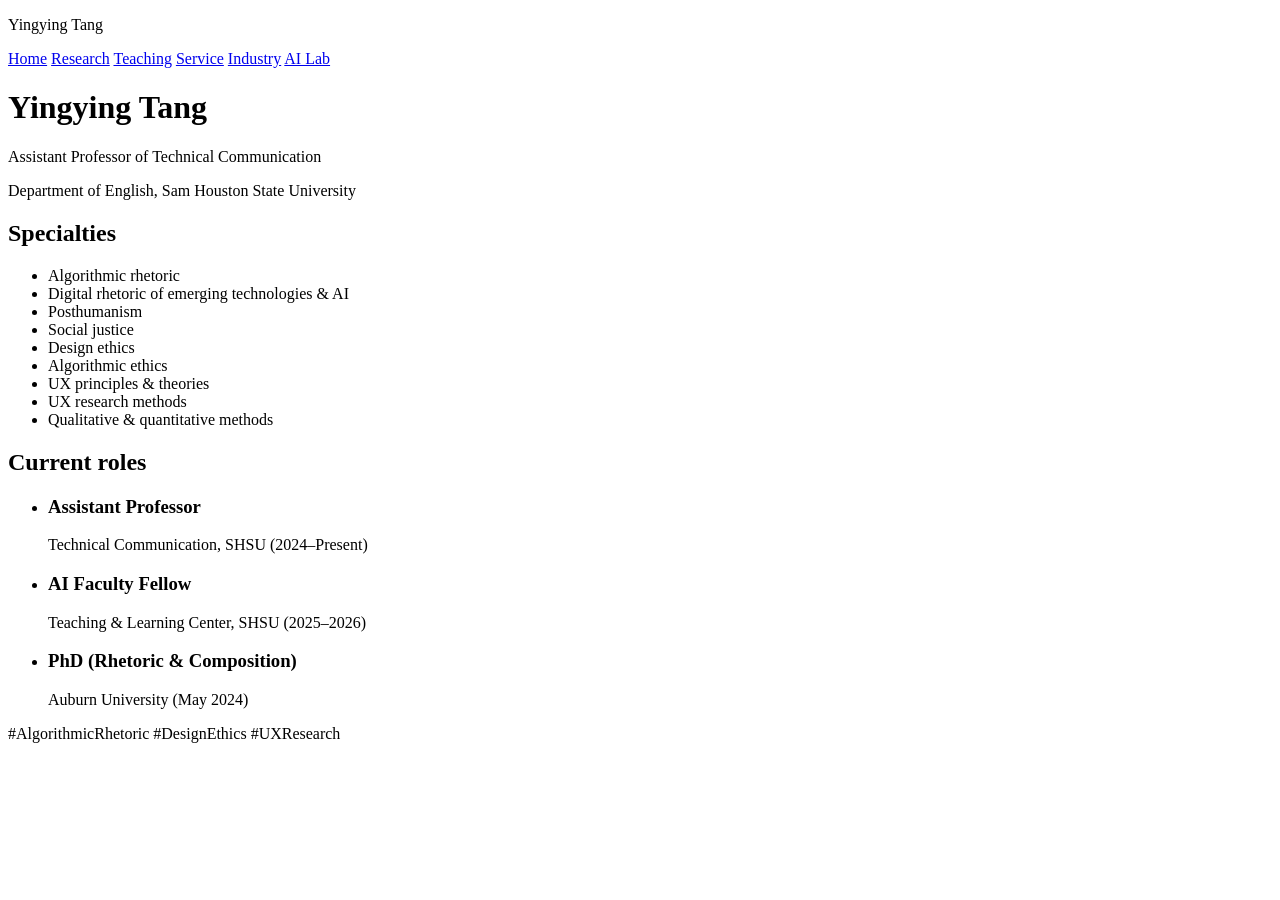
==== index.html @ c31ab86e "Add files via upload" ====
<!DOCTYPE html>
<html lang="en">
<head>
  <meta charset="UTF-8">
  <meta name="viewport" content="width=device-width, initial-scale=1.0">
  <link rel="stylesheet" href="css/styles.css">
  <title>Home | Yingying Tang</title>
</head>
<body>
  <div class="page-wrapper">
<header class="site-header">
    <div class="site-header-inner">
      <p class="site-title">Yingying Tang</p>
      <nav class="site-nav" aria-label="Main navigation">
        <a href="index.html">Home</a>
        <a href="research.html">Research</a>
        <a href="teaching.html">Teaching</a>
        <a href="service.html">Service</a>
        <a href="industry.html">Industry</a>
        <a href="ai-lab.html">AI Lab</a>
      </nav>
    </div>
  </header>
  <main class="container home-page">
    <h1 class="home-name">Yingying Tang</h1>
    <p class="home-subtitle">Assistant Professor of Technical Communication</p>
    <p class="home-affiliation">Department of English, Sam Houston State University</p>

    <div class="home-robot-track" aria-hidden="true">
      <div class="home-walker">
        <div class="home-robot">
          <span class="home-robot-head"></span>
          <span class="home-robot-body"></span>
          <span class="home-robot-eye home-robot-eye-left"></span>
          <span class="home-robot-eye home-robot-eye-right"></span>
          <span class="home-robot-arm home-robot-arm-left"></span>
          <span class="home-robot-arm home-robot-arm-right"></span>
          <span class="home-robot-leg home-robot-leg-left"></span>
          <span class="home-robot-leg home-robot-leg-right"></span>
        </div>
      </div>
    </div>

    <section class="section specialties-section">
      <h2>Specialties</h2>
      <ul class="specialties-list">
        <li>Algorithmic rhetoric</li>
        <li>Digital rhetoric of emerging technologies &amp; AI</li>
        <li>Posthumanism</li>
        <li>Social justice</li>
        <li>Design ethics</li>
        <li>Algorithmic ethics</li>
        <li>UX principles &amp; theories</li>
        <li>UX research methods</li>
        <li>Qualitative &amp; quantitative methods</li>
      </ul>
    </section>

    <section class="section">
      <h2>Current roles</h2>
      <ul>
        <li>
          <h3>Assistant Professor</h3>
          <p>Technical Communication, SHSU (2024–Present)</p>
        </li>
        <li>
          <h3>AI Faculty Fellow</h3>
          <p>Teaching &amp; Learning Center, SHSU (2025–2026)</p>
        </li>
        <li>
          <h3>PhD (Rhetoric &amp; Composition)</h3>
          <p>Auburn University (May 2024)</p>
        </li>
      </ul>
    </section>

  </main>
  <footer class="site-footer">
    <div class="site-footer-inner">
      <p>#AlgorithmicRhetoric #DesignEthics #UXResearch</p>
    </div>
  </footer>
  </div>
</body>
</html>
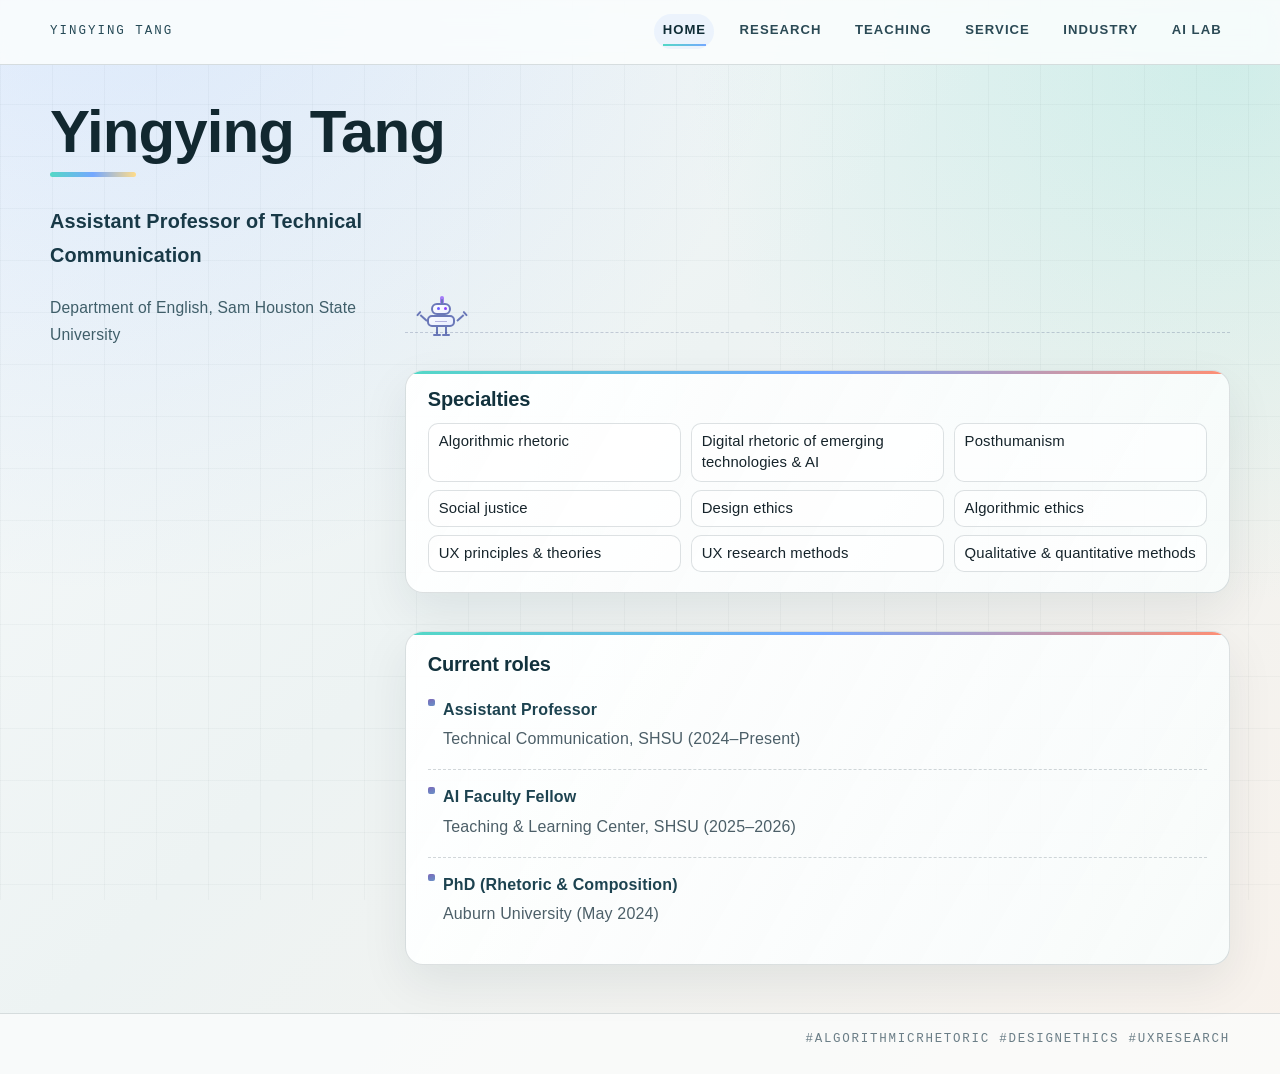
==== commit 8cd59eee: "Add aria-current attribute to Home link" ====
--- a/index.html
+++ b/index.html
@@ -12,7 +12,7 @@
     <div class="site-header-inner">
       <p class="site-title">Yingying Tang</p>
       <nav class="site-nav" aria-label="Main navigation">
-        <a href="index.html">Home</a>
+        <a href="index.html" aria-current="page">Home</a>
         <a href="research.html">Research</a>
         <a href="teaching.html">Teaching</a>
         <a href="service.html">Service</a>
--- a/css/styles.css
+++ b/css/styles.css
@@ -0,0 +1,1412 @@
+@import url("https://fonts.googleapis.com/css2?family=Manrope:wght@400;500;700;800&family=IBM+Plex+Mono:wght@400;500&family=Public+Sans:wght@400;500;600&display=swap");
+
+:root {
+  --bg-main: #f3f7f8;
+  --bg-panel: #fbfdfd;
+  --bg-header: rgba(251, 253, 253, 0.88);
+
+  --text-main: #16242b;
+  --text-subtle: #4c5f68;
+  --text-faint: #6b7e87;
+
+  --line: rgba(20, 46, 58, 0.15);
+  --line-strong: rgba(20, 46, 58, 0.3);
+
+  --accent-cyan: #53d8c6;
+  --accent-blue: #74a8ff;
+  --accent-coral: #ff8e72;
+  --accent-gold: #ffdc8a;
+
+  --shadow-soft: 0 18px 48px rgba(17, 40, 52, 0.08);
+
+  --radius: 18px;
+  --max-width: 1220px;
+}
+
+*,
+*::before,
+*::after {
+  box-sizing: border-box;
+}
+
+html,
+body {
+  margin: 0;
+  padding: 0;
+}
+
+body {
+  font-family: "Manrope", "Segoe UI", sans-serif;
+  color: var(--text-main);
+  line-height: 1.72;
+  letter-spacing: 0.01em;
+  background:
+    radial-gradient(circle at 8% -10%, rgba(116, 168, 255, 0.22), transparent 42%),
+    radial-gradient(circle at 96% 6%, rgba(83, 216, 198, 0.2), transparent 34%),
+    linear-gradient(135deg, #f7fafb 0%, #edf3f3 45%, #f8f2ec 100%);
+}
+
+body::before {
+  content: "";
+  position: fixed;
+  inset: 0;
+  pointer-events: none;
+  background:
+    linear-gradient(rgba(20, 46, 58, 0.03) 1px, transparent 1px),
+    linear-gradient(90deg, rgba(20, 46, 58, 0.03) 1px, transparent 1px);
+  background-size: 52px 52px;
+  z-index: -1;
+}
+
+.page-wrapper {
+  min-height: 100vh;
+  display: flex;
+  flex-direction: column;
+}
+
+a {
+  color: #115f73;
+  text-decoration-color: rgba(17, 95, 115, 0.38);
+  text-underline-offset: 0.17em;
+  text-decoration-thickness: 1.4px;
+}
+
+a:hover {
+  color: #0c4e5e;
+}
+
+.site-header {
+  position: sticky;
+  top: 0;
+  z-index: 60;
+  border-bottom: 1px solid var(--line);
+  backdrop-filter: blur(12px) saturate(130%);
+  background: var(--bg-header);
+}
+
+.site-header-inner {
+  max-width: var(--max-width);
+  margin: 0 auto;
+  padding: 0.9rem 1.25rem;
+  display: flex;
+  align-items: center;
+  justify-content: space-between;
+  gap: 1.2rem;
+}
+
+.site-title {
+  margin: 0;
+  font-family: "IBM Plex Mono", monospace;
+  font-size: 0.78rem;
+  text-transform: uppercase;
+  letter-spacing: 0.16em;
+  white-space: nowrap;
+  color: #254956;
+}
+
+.site-nav {
+  display: flex;
+  flex-wrap: wrap;
+  justify-content: flex-end;
+  gap: 0.75rem 1.05rem;
+}
+
+.site-nav a {
+  position: relative;
+  color: #2b4a55;
+  font-size: 0.82rem;
+  font-weight: 700;
+  letter-spacing: 0.08em;
+  text-transform: uppercase;
+  text-decoration: none;
+  padding: 0.28rem 0.52rem 0.5rem;
+  border-radius: 999px;
+  transition:
+    color 0.22s ease,
+    background-color 0.22s ease;
+}
+
+.site-nav a::after {
+  content: "";
+  position: absolute;
+  left: 0.52rem;
+  bottom: 0.2rem;
+  width: calc(100% - 1.04rem);
+  height: 2px;
+  transform: scaleX(0);
+  transform-origin: left;
+  transition: transform 0.22s ease;
+  background: linear-gradient(90deg, var(--accent-cyan), var(--accent-blue));
+}
+
+.site-nav a:hover {
+  color: #163a45;
+}
+
+.site-nav a:hover::after {
+  transform: scaleX(1);
+}
+
+.site-nav a[aria-current="page"] {
+  color: #102d36;
+  background: rgba(116, 168, 255, 0.1);
+}
+
+.site-nav a[aria-current="page"]::after {
+  transform: scaleX(1);
+}
+
+.container {
+  width: min(var(--max-width), 100%);
+  margin: 0 auto;
+  padding: 2.4rem 1.25rem 3rem;
+}
+
+main.container {
+  display: grid;
+  grid-template-columns: minmax(250px, 320px) minmax(0, 1fr);
+  gap: 1.3rem 2.2rem;
+  align-items: start;
+}
+
+main.container > h1 {
+  grid-column: 1;
+  margin: 0;
+  font-size: clamp(2.05rem, 4.4vw, 3.2rem);
+  font-weight: 800;
+  letter-spacing: -0.015em;
+  line-height: 1.05;
+  color: #122830;
+}
+
+main.container > h1::after {
+  content: "";
+  display: block;
+  width: 86px;
+  height: 5px;
+  border-radius: 99px;
+  margin-top: 0.7rem;
+  background: linear-gradient(90deg, var(--accent-cyan), var(--accent-blue), var(--accent-gold));
+}
+
+main.container > p {
+  grid-column: 1;
+  margin: 0;
+  color: var(--text-subtle);
+  font-size: 0.98rem;
+}
+
+main.container > p + p {
+  margin-top: 0.15rem;
+}
+
+main.container > .section {
+  grid-column: 2;
+}
+
+.research-right-column {
+  grid-column: 2;
+  display: flex;
+  flex-direction: column;
+  gap: 1.05rem;
+}
+
+.research-right-column .section {
+  margin-top: 0;
+}
+
+.research-right-column .section + .section {
+  margin-top: 0;
+}
+
+.home-name {
+  font-size: clamp(2.1rem, 5.2vw, 3.75rem) !important;
+  line-height: 0.96 !important;
+  letter-spacing: -0.015em !important;
+  white-space: nowrap;
+}
+
+.home-subtitle {
+  font-size: clamp(1.05rem, 1.55vw, 1.28rem) !important;
+  font-weight: 700;
+  color: #183947 !important;
+  margin-top: 0.4rem !important;
+}
+
+.home-affiliation {
+  margin-top: 0.1rem !important;
+  font-size: 0.95rem;
+  font-weight: 500;
+  color: #3f5e69 !important;
+}
+
+.home-robot-track {
+  --home-robot-w: 74px;
+  grid-column: 2;
+  grid-row: 3;
+  position: relative;
+  height: 46px;
+  margin: 0.05rem 0 0.2rem;
+  overflow: hidden;
+  pointer-events: none;
+}
+
+.home-robot-track::after {
+  content: "";
+  position: absolute;
+  left: 0;
+  right: 0;
+  bottom: 7px;
+  border-top: 1px dashed rgba(56, 72, 116, 0.24);
+}
+
+.home-walker {
+  position: absolute;
+  left: 0;
+  bottom: 7px;
+  width: var(--home-robot-w);
+  height: 30px;
+  animation: homeRobotTraverse 30s linear infinite;
+}
+
+.home-robot {
+  position: relative;
+  width: 100%;
+  height: 100%;
+  animation: homeRobotBob 1.1s ease-in-out infinite;
+}
+
+.home-robot-head {
+  position: absolute;
+  left: 26px;
+  top: 0;
+  width: 20px;
+  height: 12px;
+  border: 2px solid #6a78b8;
+  border-radius: 8px;
+  background: linear-gradient(150deg, #fdfdff, #edf1ff);
+}
+
+.home-robot-head::before {
+  content: "";
+  position: absolute;
+  left: 8px;
+  top: -6px;
+  width: 2px;
+  height: 6px;
+  border-radius: 2px;
+  background: #6a78b8;
+  box-shadow: 0 -2px 0 1px #a57df7;
+}
+
+.home-robot-body {
+  position: absolute;
+  left: 22px;
+  top: 12px;
+  width: 28px;
+  height: 12px;
+  border: 2px solid #6a78b8;
+  border-radius: 5px;
+  background: linear-gradient(150deg, #f8faff, #e8eeff);
+}
+
+.home-robot-body::before {
+  content: "";
+  position: absolute;
+  left: 6px;
+  right: 6px;
+  top: 4px;
+  border-top: 1px solid rgba(104, 96, 186, 0.46);
+}
+
+.home-robot-eye {
+  position: absolute;
+  top: 4px;
+  width: 3px;
+  height: 3px;
+  border-radius: 50%;
+}
+
+.home-robot-eye-left {
+  left: 32px;
+  background: #6a5dff;
+}
+
+.home-robot-eye-right {
+  left: 39px;
+  background: #8a3ffc;
+}
+
+.home-robot-arm {
+  position: absolute;
+  top: 9px;
+  width: 2px;
+  height: 9px;
+  background: #6a78b8;
+  transform-origin: bottom center;
+}
+
+.home-robot-arm::after {
+  content: "";
+  position: absolute;
+  left: -2px;
+  top: -3px;
+  width: 6px;
+  height: 2px;
+  border-radius: 2px;
+  background: #6a78b8;
+}
+
+.home-robot-arm-left {
+  left: 21px;
+  transform: rotate(-48deg);
+  animation: homeRobotCheerLeft 1.6s ease-in-out infinite;
+}
+
+.home-robot-arm-right {
+  left: 51px;
+  transform: rotate(48deg);
+  animation: homeRobotCheerRight 1.6s ease-in-out infinite;
+}
+
+.home-robot-leg {
+  position: absolute;
+  top: 24px;
+  width: 2px;
+  height: 7px;
+  background: #6a78b8;
+  transform-origin: top center;
+}
+
+.home-robot-leg::after {
+  content: "";
+  position: absolute;
+  left: -3px;
+  bottom: -2px;
+  width: 8px;
+  height: 2px;
+  border-radius: 2px;
+  background: #6a78b8;
+}
+
+.home-robot-leg-left {
+  left: 31px;
+  animation: homeRobotStepLeft 1.05s ease-in-out infinite;
+}
+
+.home-robot-leg-right {
+  left: 40px;
+  animation: homeRobotStepRight 1.05s ease-in-out infinite;
+}
+
+@keyframes homeRobotTraverse {
+  0%,
+  2% {
+    left: 0;
+    transform: scaleX(1);
+  }
+  48% {
+    left: calc(100% - var(--home-robot-w));
+    transform: scaleX(1);
+  }
+  50%,
+  52% {
+    left: calc(100% - var(--home-robot-w));
+    transform: scaleX(-1);
+  }
+  98% {
+    left: 0;
+    transform: scaleX(-1);
+  }
+  100% {
+    left: 0;
+    transform: scaleX(1);
+  }
+}
+
+@keyframes homeRobotBob {
+  0%,
+  100% {
+    transform: translateY(0);
+  }
+  50% {
+    transform: translateY(-1px);
+  }
+}
+
+@keyframes homeRobotStepLeft {
+  0%,
+  100% {
+    transform: rotate(14deg);
+  }
+  50% {
+    transform: rotate(-14deg);
+  }
+}
+
+@keyframes homeRobotStepRight {
+  0%,
+  100% {
+    transform: rotate(-14deg);
+  }
+  50% {
+    transform: rotate(14deg);
+  }
+}
+
+@keyframes homeRobotCheerLeft {
+  0%,
+  100% {
+    transform: rotate(-48deg);
+  }
+  50% {
+    transform: rotate(-58deg);
+  }
+}
+
+@keyframes homeRobotCheerRight {
+  0%,
+  100% {
+    transform: rotate(48deg);
+  }
+  50% {
+    transform: rotate(58deg);
+  }
+}
+
+.home-page > .section:first-of-type {
+  grid-row: 4;
+  margin-top: 0;
+}
+
+.section {
+  margin: 0;
+  padding: 1.3rem 1.35rem 1.25rem;
+  border: 1px solid var(--line);
+  border-radius: var(--radius);
+  background:
+    linear-gradient(120deg, rgba(255, 255, 255, 0.95), rgba(248, 252, 252, 0.88));
+  box-shadow: var(--shadow-soft);
+  position: relative;
+  overflow: hidden;
+}
+
+.section + .section {
+  margin-top: 1.05rem;
+}
+
+.section::before {
+  content: "";
+  position: absolute;
+  top: 0;
+  left: 0;
+  width: 100%;
+  height: 3px;
+  background: linear-gradient(90deg, var(--accent-cyan), var(--accent-blue), var(--accent-coral));
+}
+
+.section h2 {
+  margin: 0 0 0.7rem;
+  font-size: 1.25rem;
+  line-height: 1.24;
+  letter-spacing: -0.01em;
+  color: #12323d;
+}
+
+.dissertation-highlight {
+  border: 1px solid rgba(69, 94, 186, 0.26);
+  background:
+    linear-gradient(118deg, rgba(242, 246, 255, 0.98), rgba(247, 251, 255, 0.94));
+}
+
+.dissertation-highlight::before {
+  background: linear-gradient(90deg, #6a83ff, #7fa0ff, #9dc0ff);
+}
+
+.dissertation-highlight h2 {
+  font-family: "IBM Plex Mono", monospace;
+  font-size: 0.9rem;
+  text-transform: uppercase;
+  letter-spacing: 0.11em;
+  color: #2c457f;
+  margin-bottom: 0.5rem;
+}
+
+.dissertation-highlight p {
+  margin: 0;
+  color: #1e325f;
+  font-weight: 600;
+  line-height: 1.6;
+}
+
+.dissertation-highlight p + p {
+  margin-top: 0.38rem;
+  font-weight: 500;
+  color: #2b467b;
+}
+
+h3 {
+  margin: 0.28rem 0 0.12rem;
+  font-size: 1rem;
+  color: #1d4350;
+}
+
+p {
+  margin: 0.25rem 0 0.45rem;
+}
+
+ul {
+  list-style: none;
+  margin: 0.65rem 0 0;
+  padding: 0;
+}
+
+li {
+  margin: 0;
+  padding: 0.56rem 0 0.56rem 0.95rem;
+  border-top: 1px dashed rgba(20, 46, 58, 0.19);
+  position: relative;
+}
+
+li:first-child {
+  border-top: 0;
+  padding-top: 0.2rem;
+}
+
+li::before {
+  content: "";
+  position: absolute;
+  left: 0;
+  top: 1.05rem;
+  width: 7px;
+  height: 7px;
+  border-radius: 2px;
+  background: linear-gradient(160deg, #7e68b8 0%, #6f7fc1 52%, #6d91c6 100%);
+}
+
+li:first-child::before {
+  top: 0.66rem;
+}
+
+li p {
+  color: var(--text-subtle);
+}
+
+li h3 + p {
+  margin-top: 0.12rem;
+}
+
+.specialties-section {
+  padding-top: 1.05rem;
+}
+
+.specialties-list {
+  margin-top: 0.25rem;
+  display: grid;
+  grid-template-columns: repeat(auto-fit, minmax(210px, 1fr));
+  gap: 0.5rem 0.58rem;
+}
+
+.specialties-list li {
+  border: 1px solid rgba(20, 46, 58, 0.14);
+  border-top: 1px solid rgba(20, 46, 58, 0.14);
+  border-radius: 10px;
+  background: rgba(255, 255, 255, 0.58);
+  padding: 0.44rem 0.62rem;
+  line-height: 1.42;
+  font-size: 0.93rem;
+}
+
+.specialties-list li::before {
+  display: none;
+}
+
+.specialties-list li:first-child {
+  padding-top: 0.44rem;
+}
+
+.service-page .service-roles .role-emphasis {
+  font-weight: 700;
+  color: #1d3f4c;
+}
+
+.teaching-page .teaching-featured-course,
+.teaching-page .teaching-featured-course:first-child {
+  margin-top: 0.3rem;
+  padding: 0.78rem 0.9rem 0.8rem 1rem;
+  border: 1px solid rgba(106, 93, 255, 0.26);
+  border-top: 1px solid rgba(106, 93, 255, 0.26);
+  border-radius: 12px;
+  background: linear-gradient(120deg, rgba(246, 245, 255, 0.88), rgba(240, 246, 255, 0.84));
+}
+
+.teaching-page .teaching-featured-course::before {
+  display: none;
+}
+
+.teaching-page .teaching-featured-course h3 {
+  color: #2f3f8d;
+}
+
+.teaching-featured-tag {
+  margin: 0 0 0.18rem;
+  display: inline-block;
+  font-family: "IBM Plex Mono", monospace;
+  font-size: 0.7rem;
+  font-weight: 700;
+  text-transform: uppercase;
+  letter-spacing: 0.09em;
+  color: #4234a0;
+  background: rgba(138, 63, 252, 0.12);
+  border: 1px solid rgba(138, 63, 252, 0.25);
+  border-radius: 999px;
+  padding: 0.16rem 0.52rem;
+}
+
+.industry-cert-link {
+  margin-top: 0.65rem;
+}
+
+.industry-cert-button {
+  display: inline-flex;
+  align-items: center;
+  gap: 0.35rem;
+  padding: 0.54rem 1rem;
+  border: none;
+  border-radius: 999px;
+  background: linear-gradient(135deg, #8a3ffc 0%, #6a5dff 52%, #4f8dff 100%);
+  color: #ffffff;
+  text-decoration: none;
+  font-weight: 800;
+  font-size: 0.86rem;
+  letter-spacing: 0.01em;
+  text-shadow: 0 1px 1px rgba(43, 34, 104, 0.34);
+  box-shadow: 0 10px 20px rgba(99, 87, 241, 0.28);
+  transition: transform 0.2s ease, box-shadow 0.2s ease, filter 0.2s ease;
+}
+
+.industry-cert-button:hover {
+  transform: translateY(-1px);
+  filter: saturate(1.08) brightness(1.04);
+  box-shadow: 0 13px 24px rgba(92, 80, 233, 0.34);
+}
+
+.industry-cert-button:focus-visible {
+  outline: 2px solid #6a5dff;
+  outline-offset: 2px;
+}
+
+.evals-section {
+  padding-top: 1.1rem;
+}
+
+.evals-note {
+  margin-top: 0;
+  color: var(--text-faint);
+  font-size: 0.91rem;
+}
+
+.course-eval {
+  border: 1px solid rgba(20, 46, 58, 0.17);
+  border-radius: 14px;
+  background: linear-gradient(120deg, rgba(255, 255, 255, 0.92), rgba(248, 251, 252, 0.86));
+  padding: 0.96rem 0.98rem 0.9rem;
+  margin-top: 0.88rem;
+}
+
+.course-eval-head {
+  margin-bottom: 0.72rem;
+  padding-bottom: 0.7rem;
+  border-bottom: 1px solid rgba(20, 46, 58, 0.14);
+}
+
+.course-eval-head h3 {
+  margin: 0 0 0.32rem;
+  font-size: 1rem;
+  line-height: 1.35;
+}
+
+.eval-score {
+  display: flex;
+  flex-wrap: wrap;
+  align-items: center;
+  gap: 0.36rem 0.42rem;
+  margin: 0;
+}
+
+.eval-score-label {
+  font-size: 0.8rem;
+  font-family: "IBM Plex Mono", monospace;
+  text-transform: uppercase;
+  letter-spacing: 0.06em;
+  color: var(--text-faint);
+}
+
+.eval-score-value {
+  font-weight: 800;
+  font-size: 0.92rem;
+  color: #0f4b34;
+  padding: 0.2rem 0.5rem;
+  border: 1px solid rgba(41, 124, 71, 0.32);
+  border-radius: 999px;
+  background: linear-gradient(160deg, rgba(234, 251, 240, 0.96), rgba(219, 246, 232, 0.93));
+}
+
+.eval-score-value-46 {
+  color: #176741;
+  border-color: rgba(28, 120, 80, 0.35);
+  background: linear-gradient(160deg, rgba(231, 249, 238, 0.97), rgba(210, 241, 226, 0.94));
+}
+
+.eval-score-value-49 {
+  color: #0f5d3a;
+  border-color: rgba(19, 133, 74, 0.44);
+  background: linear-gradient(160deg, rgba(221, 250, 233, 0.98), rgba(194, 240, 216, 0.95));
+  box-shadow: 0 0 0 2px rgba(55, 170, 106, 0.16);
+}
+
+.eval-score-term {
+  font-size: 0.83rem;
+  color: var(--text-faint);
+}
+
+.eval-quotes {
+  margin-top: 0.15rem;
+  display: flex;
+  flex-direction: column;
+  gap: 0.74rem;
+}
+
+.eval-quotes li {
+  padding: 0;
+  border: 0;
+}
+
+.eval-quotes li::before {
+  display: none;
+}
+
+.eval-quotes li:first-child {
+  padding-top: 0;
+}
+
+.eval-quotes li:last-child {
+  grid-column: auto;
+}
+
+.eval-quotes blockquote {
+  margin: 0;
+  padding: 0.05rem 0 0.06rem 1.22rem;
+  color: #223f49;
+  line-height: 1.56;
+  font-size: 0.95rem;
+  font-family: "Public Sans", "Manrope", "Segoe UI", sans-serif;
+  font-style: normal;
+  font-weight: 400;
+  position: relative;
+}
+
+.eval-quotes blockquote::before {
+  content: "“";
+  position: absolute;
+  left: -0.14rem;
+  top: -0.5rem;
+  color: rgba(17, 95, 115, 0.38);
+  font-size: 1.7rem;
+  line-height: 1;
+  font-family: Georgia, "Times New Roman", serif;
+}
+
+.eval-quotes blockquote::after {
+  content: "";
+  position: absolute;
+  left: 0;
+  top: 50%;
+  width: 4px;
+  height: 72%;
+  transform: translateY(-50%);
+  border-radius: 999px;
+  background: linear-gradient(180deg, #8a3ffc 0%, #6a5dff 52%, #4f8dff 100%);
+  box-shadow: 0 0 0 1px rgba(106, 93, 255, 0.16), 0 4px 10px rgba(99, 87, 241, 0.24);
+}
+
+.ai-lab-page > h1 {
+  font-size: clamp(2.3rem, 5vw, 3.5rem);
+  letter-spacing: -0.02em;
+}
+
+.ai-lab-subtitle {
+  font-family: "IBM Plex Mono", monospace;
+  font-size: 0.92rem !important;
+  font-weight: 800;
+  text-transform: none;
+  letter-spacing: 0.04em;
+  color: #355767 !important;
+}
+
+.ai-lab-intro {
+  margin-top: 0.08rem !important;
+  font-family: "IBM Plex Mono", monospace;
+  font-size: 0.76rem;
+  letter-spacing: 0.02em;
+  color: #355767 !important;
+}
+
+.ai-lab-showcase {
+  grid-column: 2;
+  display: grid;
+  grid-template-columns: repeat(auto-fit, minmax(270px, 1fr));
+  gap: 1.05rem;
+}
+
+.ai-lab-showcase .section + .section {
+  margin-top: 0;
+}
+
+.ai-project {
+  margin-top: 0;
+  padding: 0;
+  border: 1px solid rgba(56, 82, 95, 0.2);
+  background: #ffffff;
+  box-shadow: 0 18px 34px rgba(24, 46, 58, 0.09);
+  display: flex;
+  flex-direction: column;
+}
+
+.section.ai-project {
+  padding: 0;
+}
+
+.ai-project::before {
+  display: none;
+}
+
+.ai-project::after {
+  display: none;
+}
+
+.ai-project-preview {
+  display: block;
+  aspect-ratio: 16 / 10;
+  overflow: hidden;
+  border: 0;
+  border-bottom: none;
+  background: linear-gradient(135deg, #eef4f9, #e4edf4);
+  text-decoration: none;
+  line-height: 0;
+  box-shadow: none;
+}
+
+.ai-project-preview img {
+  width: 100%;
+  height: 100%;
+  object-fit: cover;
+  object-position: center;
+  display: block;
+  transition: transform 0.28s ease;
+}
+
+.ai-preview-top {
+  object-position: top center;
+}
+
+.ai-preview-scheduling {
+  object-position: center 30%;
+  transform: scale(1.12);
+}
+
+.ai-preview-calendar {
+  object-position: center 12%;
+}
+
+.ai-preview-side-crop {
+  object-position: center top;
+  transform: scaleX(1.12) scaleY(1.04);
+  clip-path: inset(0 0 5px 0);
+  margin-bottom: -2px;
+}
+
+.ai-project:hover .ai-project-preview img {
+  transform: scale(1.03);
+}
+
+.ai-project:hover .ai-preview-scheduling {
+  transform: scale(1.15);
+}
+
+.ai-project:hover .ai-preview-side-crop {
+  transform: scaleX(1.12) scaleY(1.04) scale(1.03);
+}
+
+.ai-project-video {
+  width: 100%;
+  height: 100%;
+  display: block;
+  object-fit: cover;
+  object-position: center;
+  transform: scaleX(1.12);
+}
+
+.ai-project-content {
+  padding: 0.95rem 0.98rem 1rem;
+  margin-top: -1px;
+  border-top: 0;
+  background: #ffffff;
+}
+
+.ai-project-label {
+  margin: 0 0 0.48rem !important;
+  font-family: "IBM Plex Mono", monospace;
+  font-size: 0.72rem !important;
+  text-transform: uppercase;
+  letter-spacing: 0.12em;
+  color: #4f6674 !important;
+}
+
+.ai-project h2 {
+  margin-bottom: 0.35rem;
+  font-size: 1.18rem;
+  line-height: 1.28;
+}
+
+.ai-project-link {
+  margin: 0.22rem 0 0.68rem !important;
+}
+
+.ai-project-link a {
+  display: inline-flex;
+  align-items: center;
+  gap: 0.35rem;
+  padding: 0.42rem 0.9rem;
+  border: none;
+  border-radius: 999px;
+  background: linear-gradient(135deg, #8a3ffc 0%, #6a5dff 52%, #4f8dff 100%);
+  text-decoration: none;
+  font-weight: 800;
+  font-size: 0.82rem;
+  letter-spacing: 0.01em;
+  color: #ffffff;
+  text-shadow: 0 1px 1px rgba(43, 34, 104, 0.34);
+  box-shadow: 0 10px 22px rgba(99, 87, 241, 0.34);
+  transition: transform 0.2s ease, box-shadow 0.2s ease, filter 0.2s ease;
+}
+
+.ai-project-link a::after {
+  content: "→";
+  font-family: "IBM Plex Mono", monospace;
+  font-size: 0.74rem;
+  opacity: 0.9;
+}
+
+.ai-project-link a:hover {
+  transform: translateY(-1px);
+  filter: saturate(1.08) brightness(1.04);
+  box-shadow: 0 13px 26px rgba(92, 80, 233, 0.4);
+}
+
+.ai-project-link a:focus-visible {
+  outline: 2px solid #6a5dff;
+  outline-offset: 2px;
+}
+
+.ai-project p:last-child {
+  margin: 0.12rem 0 0;
+}
+
+.ai-course-page > h1 {
+  font-size: clamp(1.7rem, 3.1vw, 2.3rem);
+  line-height: 1.08;
+}
+
+.ai-course-meta {
+  font-family: "IBM Plex Mono", monospace;
+  font-size: 0.82rem !important;
+  letter-spacing: 0.06em;
+  text-transform: uppercase;
+  color: #3e5f6c !important;
+}
+
+.ai-course-robot-track {
+  --robot-w: 82px;
+  grid-column: 2;
+  position: relative;
+  height: 52px;
+  margin: 0.08rem 0 0.36rem;
+  overflow: hidden;
+  pointer-events: none;
+}
+
+.ai-course-robot-track::after {
+  content: "";
+  position: absolute;
+  left: 0;
+  right: 0;
+  bottom: 7px;
+  border-top: 1px dashed rgba(49, 78, 94, 0.26);
+}
+
+.ai-walker {
+  position: absolute;
+  left: 0;
+  bottom: 8px;
+  width: var(--robot-w);
+  height: 34px;
+  animation: aiRobotTraverse 28s linear infinite;
+  transform-origin: center bottom;
+}
+
+.ai-robot {
+  position: relative;
+  width: 100%;
+  height: 100%;
+  animation: aiRobotBob 0.95s ease-in-out infinite;
+}
+
+.ai-robot-head {
+  position: absolute;
+  left: 28px;
+  top: 0;
+  width: 24px;
+  height: 14px;
+  border: 2px solid #5164b8;
+  border-radius: 6px;
+  background: linear-gradient(150deg, #fbfcff, #ecf1ff);
+}
+
+.ai-robot-head::before {
+  content: "";
+  position: absolute;
+  left: 10px;
+  top: -7px;
+  width: 2px;
+  height: 7px;
+  border-radius: 2px;
+  background: #5164b8;
+  box-shadow: 0 -3px 0 1.2px #8a3ffc;
+}
+
+.ai-robot-head::after {
+  content: "";
+  position: absolute;
+  left: 6px;
+  top: 4px;
+  width: 4px;
+  height: 4px;
+  border-radius: 50%;
+  background: #6a5dff;
+  box-shadow: 8px 0 0 #8a3ffc;
+}
+
+.ai-robot-body {
+  position: absolute;
+  left: 24px;
+  top: 15px;
+  width: 32px;
+  height: 13px;
+  border: 2px solid #5e71be;
+  border-radius: 6px;
+  background: linear-gradient(150deg, #f8fbff, #e8f0ff);
+}
+
+.ai-robot-body::before {
+  content: "";
+  position: absolute;
+  left: 6px;
+  right: 6px;
+  top: 5px;
+  border-top: 1px solid rgba(106, 93, 255, 0.46);
+}
+
+.ai-robot-arm {
+  position: absolute;
+  top: 18px;
+  width: 2px;
+  height: 8px;
+  background: #5e71be;
+  transform-origin: top center;
+}
+
+.ai-robot-arm-left {
+  left: 20px;
+  transform: rotate(22deg);
+}
+
+.ai-robot-arm-right {
+  left: 58px;
+  transform: rotate(-22deg);
+}
+
+.ai-robot-leg {
+  position: absolute;
+  top: 28px;
+  width: 2px;
+  height: 8px;
+  background: #5e71be;
+  transform-origin: top center;
+}
+
+.ai-robot-leg::after {
+  content: "";
+  position: absolute;
+  left: -3px;
+  bottom: -2px;
+  width: 8px;
+  height: 2px;
+  border-radius: 2px;
+  background: #5e71be;
+}
+
+.ai-robot-leg-left {
+  left: 34px;
+  animation: aiRobotStepLeft 0.9s ease-in-out infinite;
+}
+
+.ai-robot-leg-right {
+  left: 44px;
+  animation: aiRobotStepRight 0.9s ease-in-out infinite;
+}
+
+@keyframes aiRobotTraverse {
+  0%,
+  2% {
+    left: 0;
+    transform: scaleX(1);
+  }
+  48% {
+    left: calc(100% - var(--robot-w));
+    transform: scaleX(1);
+  }
+  50%,
+  52% {
+    left: calc(100% - var(--robot-w));
+    transform: scaleX(-1);
+  }
+  98% {
+    left: 0;
+    transform: scaleX(-1);
+  }
+  100% {
+    left: 0;
+    transform: scaleX(1);
+  }
+}
+
+@keyframes aiRobotBob {
+  0%,
+  100% {
+    transform: translateY(0);
+  }
+  50% {
+    transform: translateY(-1.5px);
+  }
+}
+
+@keyframes aiRobotStepLeft {
+  0%,
+  100% {
+    transform: rotate(16deg);
+  }
+  50% {
+    transform: rotate(-16deg);
+  }
+}
+
+@keyframes aiRobotStepRight {
+  0%,
+  100% {
+    transform: rotate(-16deg);
+  }
+  50% {
+    transform: rotate(16deg);
+  }
+}
+
+.ai-course-block h2 {
+  margin-bottom: 0.55rem;
+  font-family: "IBM Plex Mono", monospace;
+  font-size: 0.78rem;
+  text-transform: uppercase;
+  letter-spacing: 0.1em;
+  color: #355379;
+}
+
+.ai-course-block p + p {
+  margin-top: 0.5rem;
+}
+
+.ai-course-citation {
+  margin-top: 0.72rem;
+  padding: 0.82rem 0.88rem 0.84rem 0.94rem;
+  border: 1px solid rgba(86, 109, 194, 0.23);
+  border-left: 4px solid rgba(106, 93, 255, 0.55);
+  border-radius: 12px;
+  background: linear-gradient(120deg, rgba(245, 248, 255, 0.95), rgba(250, 252, 255, 0.93));
+}
+
+.ai-course-citation p {
+  margin: 0;
+  line-height: 1.64;
+  color: #24395d;
+}
+
+.ai-course-collab-note {
+  margin-top: 1rem !important;
+}
+
+.ai-course-exit {
+  grid-column: 2;
+  margin: 0.25rem 0 0;
+  padding-top: 0.7rem;
+  border-top: 1px dashed rgba(20, 46, 58, 0.22);
+}
+
+.ai-course-exit a {
+  font-family: "IBM Plex Mono", monospace;
+  font-size: 0.78rem;
+  font-weight: 700;
+  text-transform: uppercase;
+  letter-spacing: 0.08em;
+  text-decoration: none;
+  color: #355379;
+}
+
+.ai-course-exit a:hover {
+  color: #2d458d;
+}
+
+.ai-course-callout {
+  border-color: rgba(106, 93, 255, 0.32);
+  background: linear-gradient(120deg, rgba(244, 245, 255, 0.95), rgba(236, 245, 255, 0.92));
+}
+
+.ai-course-callout::before {
+  background: linear-gradient(90deg, #8a3ffc 0%, #6a5dff 52%, #4f8dff 100%);
+}
+
+.site-footer {
+  margin-top: auto;
+  border-top: 1px solid var(--line);
+  background: rgba(251, 253, 253, 0.75);
+}
+
+.site-footer-inner {
+  max-width: var(--max-width);
+  margin: 0 auto;
+  padding: 0.95rem 1.25rem 1.45rem;
+  display: flex;
+  justify-content: flex-end;
+}
+
+.site-footer-inner p {
+  margin: 0;
+  font-family: "IBM Plex Mono", monospace;
+  font-size: 0.78rem;
+  text-transform: uppercase;
+  letter-spacing: 0.14em;
+  color: var(--text-faint);
+  text-align: right;
+}
+
+::selection {
+  background: rgba(116, 168, 255, 0.28);
+}
+
+@media (max-width: 1024px) {
+  main.container {
+    grid-template-columns: 1fr;
+    gap: 0.95rem;
+  }
+
+  main.container > h1,
+  main.container > p,
+  main.container > .section,
+  .research-right-column {
+    grid-column: 1;
+  }
+
+  .section + .section {
+    margin-top: 0.85rem;
+  }
+
+  .home-page > .section:first-of-type {
+    grid-row: auto;
+    margin-top: 0;
+  }
+
+  .home-robot-track {
+    grid-column: 1;
+    grid-row: auto;
+  }
+
+  .ai-course-robot-track {
+    grid-column: 1;
+  }
+}
+
+@media (max-width: 760px) {
+  .site-header-inner {
+    flex-direction: column;
+    align-items: flex-start;
+  }
+
+  .site-nav {
+    justify-content: flex-start;
+    gap: 0.55rem 0.85rem;
+  }
+
+  .site-nav a {
+    font-size: 0.76rem;
+  }
+
+  .container {
+    padding-top: 1.5rem;
+  }
+
+  main.container > h1 {
+    font-size: clamp(1.85rem, 8.5vw, 2.4rem);
+  }
+
+  .ai-lab-showcase {
+    grid-column: 1;
+    grid-template-columns: 1fr;
+  }
+
+  .section {
+    padding: 1rem 0.92rem 0.95rem;
+  }
+
+  .eval-quotes {
+    gap: 0.66rem;
+  }
+
+  .ai-course-robot-track {
+    --robot-w: 70px;
+    height: 46px;
+  }
+
+  .home-robot-track {
+    --home-robot-w: 66px;
+    height: 42px;
+  }
+}
+
+@media (prefers-reduced-motion: reduce) {
+  *,
+  *::before,
+  *::after {
+    transition: none !important;
+  }
+
+  .ai-walker,
+  .ai-robot,
+  .ai-robot-leg-left,
+  .ai-robot-leg-right,
+  .home-walker,
+  .home-robot,
+  .home-robot-arm-left,
+  .home-robot-arm-right,
+  .home-robot-leg-left,
+  .home-robot-leg-right {
+    animation: none !important;
+  }
+}
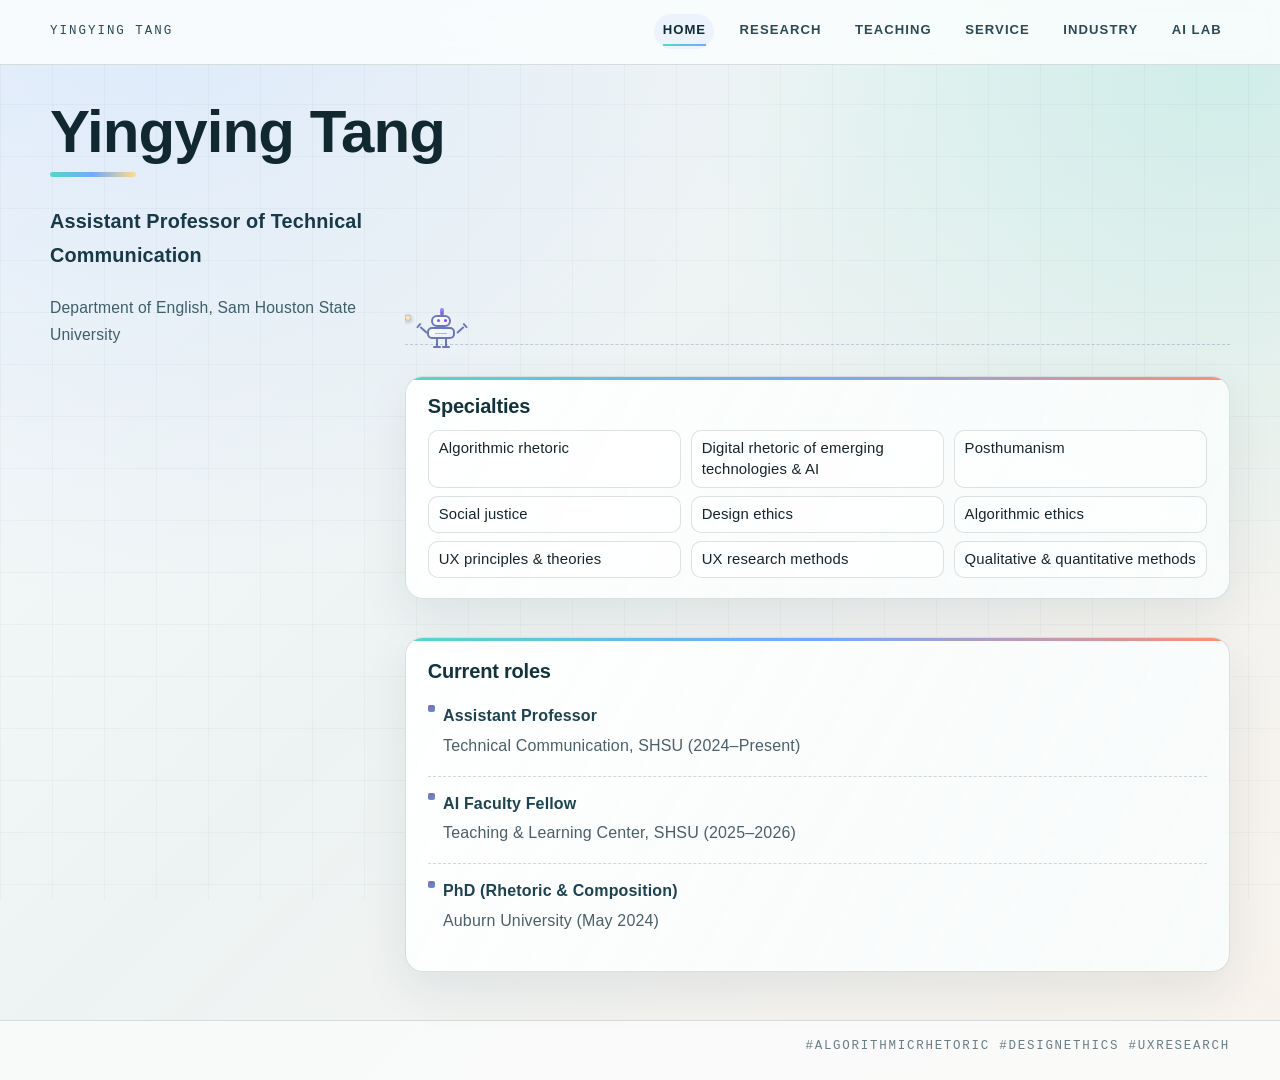
==== commit cff1173b: "Add juggling balls to robot in index.html" ====
--- a/index.html
+++ b/index.html
@@ -33,6 +33,9 @@
           <span class="home-robot-body"></span>
           <span class="home-robot-eye home-robot-eye-left"></span>
           <span class="home-robot-eye home-robot-eye-right"></span>
+          <span class="home-juggle-ball home-juggle-ball-one"></span>
+          <span class="home-juggle-ball home-juggle-ball-two"></span>
+          <span class="home-juggle-ball home-juggle-ball-three"></span>
           <span class="home-robot-arm home-robot-arm-left"></span>
           <span class="home-robot-arm home-robot-arm-right"></span>
           <span class="home-robot-leg home-robot-leg-left"></span>
--- a/css/styles.css
+++ b/css/styles.css
@@ -245,7 +245,7 @@
   grid-column: 2;
   grid-row: 3;
   position: relative;
-  height: 46px;
+  height: 58px;
   margin: 0.05rem 0 0.2rem;
   overflow: hidden;
   pointer-events: none;
@@ -337,6 +337,34 @@
   background: #8a3ffc;
 }
 
+.home-juggle-ball {
+  position: absolute;
+  top: 0;
+  left: 0;
+  width: 6px;
+  height: 6px;
+  border-radius: 50%;
+  border: 1px solid rgba(93, 104, 179, 0.22);
+  box-shadow: 0 1px 4px rgba(73, 90, 150, 0.18);
+  z-index: 2;
+  animation: homeJuggleCascade 1.8s linear infinite;
+}
+
+.home-juggle-ball-one {
+  background: linear-gradient(160deg, #a7f0e4, #53d8c6);
+  animation-delay: 0s;
+}
+
+.home-juggle-ball-two {
+  background: linear-gradient(160deg, #f8f3ff, #8a3ffc);
+  animation-delay: -0.6s;
+}
+
+.home-juggle-ball-three {
+  background: linear-gradient(160deg, #fff2d7, #ffdc8a);
+  animation-delay: -1.2s;
+}
+
 .home-robot-arm {
   position: absolute;
   top: 9px;
@@ -471,6 +499,38 @@
   }
   50% {
     transform: rotate(58deg);
+  }
+}
+
+@keyframes homeJuggleCascade {
+  0%,
+  6% {
+    transform: translate(11px, 5px) scale(0.94);
+  }
+  18% {
+    transform: translate(18px, -4px) scale(0.98);
+  }
+  30% {
+    transform: translate(31px, -14px) scale(1);
+  }
+  42% {
+    transform: translate(47px, -4px) scale(0.98);
+  }
+  50%,
+  56% {
+    transform: translate(56px, 5px) scale(0.94);
+  }
+  68% {
+    transform: translate(47px, -4px) scale(0.98);
+  }
+  80% {
+    transform: translate(31px, -15px) scale(1);
+  }
+  92% {
+    transform: translate(18px, -4px) scale(0.98);
+  }
+  100% {
+    transform: translate(11px, 5px) scale(0.94);
   }
 }
 
@@ -1386,7 +1446,7 @@
 
   .home-robot-track {
     --home-robot-w: 66px;
-    height: 42px;
+    height: 54px;
   }
 }
 
@@ -1403,6 +1463,9 @@
   .ai-robot-leg-right,
   .home-walker,
   .home-robot,
+  .home-juggle-ball-one,
+  .home-juggle-ball-two,
+  .home-juggle-ball-three,
   .home-robot-arm-left,
   .home-robot-arm-right,
   .home-robot-leg-left,
